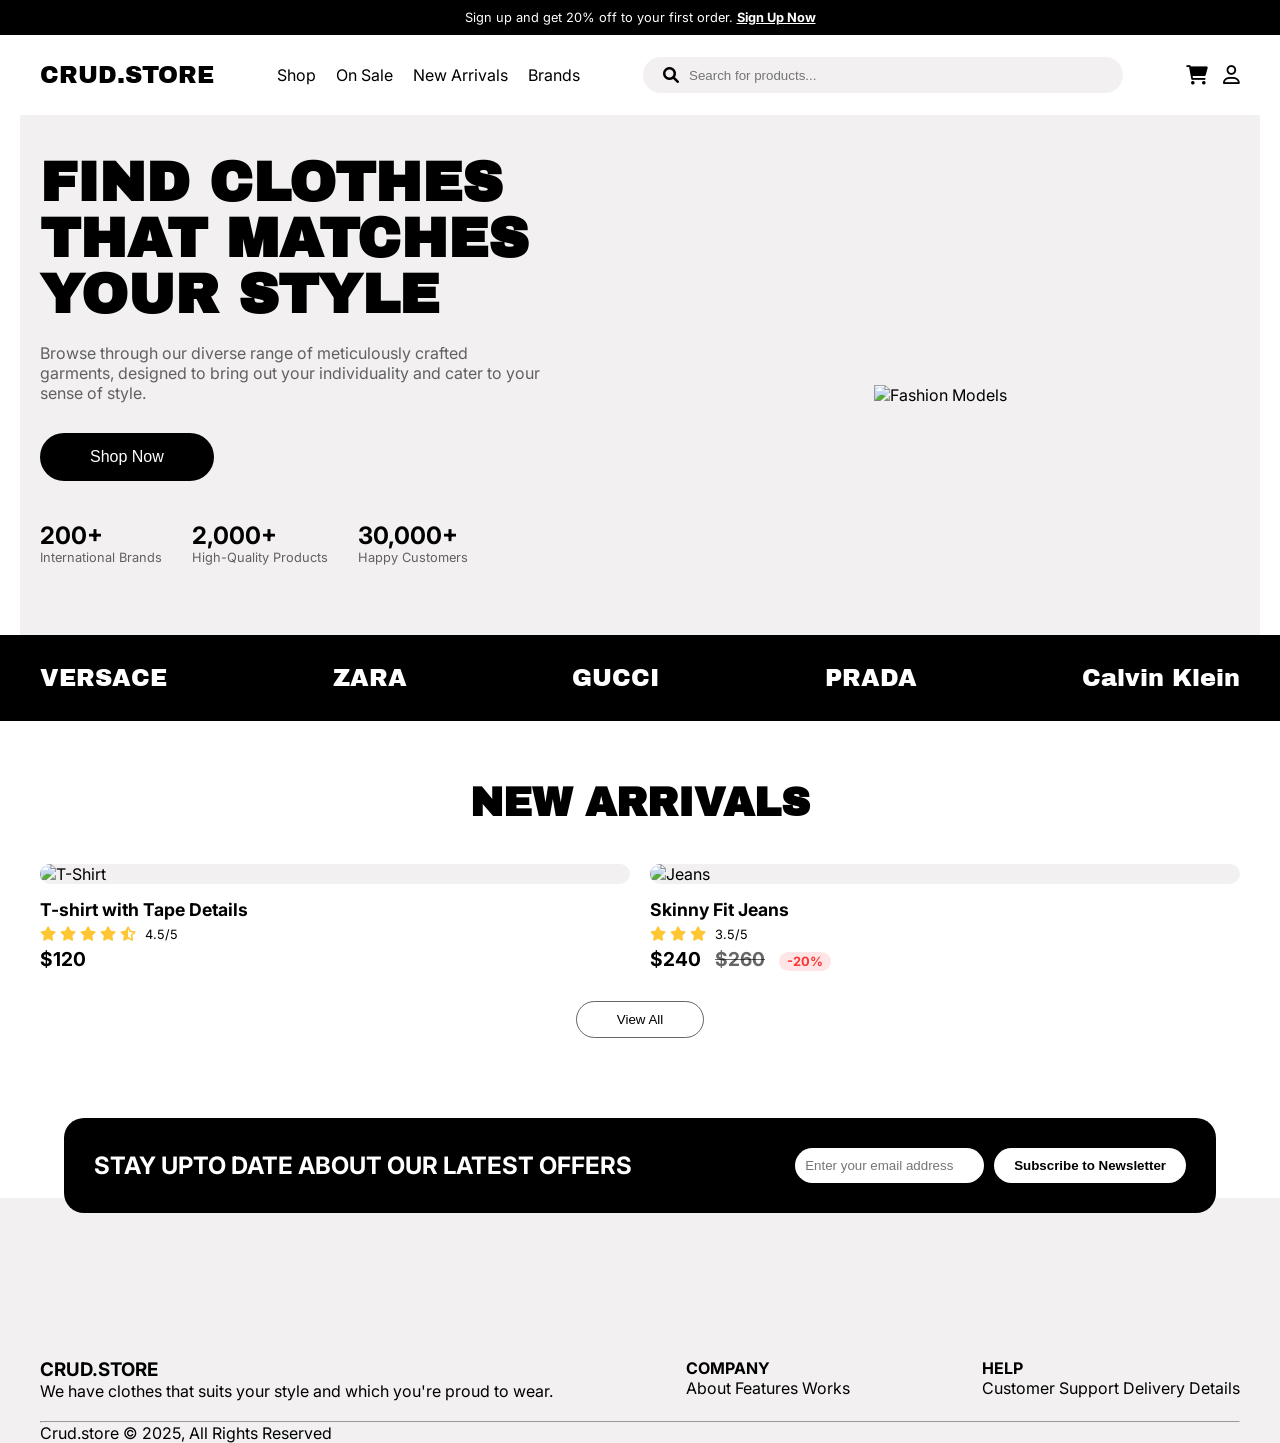
==== index.html @ 185c786a "Add files via upload" ====
<!DOCTYPE html>
<html lang="es">
<head>
    <meta charset="UTF-8">
    <meta name="viewport" content="width=device-width, initial-scale=1.0">
    <title>CRUD.STORE - Homepage</title>
    <link rel="stylesheet" href="style.css">
    <link rel="preconnect" href="https://fonts.googleapis.com">
    <link rel="preconnect" href="https://fonts.gstatic.com" crossorigin>
    <link href="https://fonts.googleapis.com/css2?family=Archivo+Black&family=Inter:wght@400;600&display=swap" rel="stylesheet">
    <link rel="stylesheet" href="https://cdnjs.cloudflare.com/ajax/libs/font-awesome/6.0.0/css/all.min.css">
</head>
<body>

    <div class="top-bar">
        <p>Sign up and get 20% off to your first order. <a href="#">Sign Up Now</a></p>
    </div>

    <nav class="navbar container">
        <div class="logo">CRUD.STORE</div>
        <ul class="nav-links">
            <li><a href="#">Shop</a></li>
            <li><a href="#">On Sale</a></li>
            <li><a href="#">New Arrivals</a></li>
            <li><a href="#">Brands</a></li>
        </ul>
        <div class="search-bar">
            <i class="fa-solid fa-magnifying-glass"></i>
            <input type="text" placeholder="Search for products...">
        </div>
        <div class="nav-icons">
            <i class="fa-solid fa-cart-shopping"></i>
            <i class="fa-regular fa-user"></i>
        </div>
    </nav>

    <main>
        <header class="hero container">
            <div class="hero-content">
                <h1>FIND CLOTHES THAT MATCHES YOUR STYLE</h1>
                <p>Browse through our diverse range of meticulously crafted garments, designed to bring out your individuality and cater to your sense of style.</p>
                <button class="btn-primary">Shop Now</button>
                
                <div class="stats">
                    <div>
                        <h3>200+</h3>
                        <p>International Brands</p>
                    </div>
                    <div>
                        <h3>2,000+</h3>
                        <p>High-Quality Products</p>
                    </div>
                    <div>
                        <h3>30,000+</h3>
                        <p>Happy Customers</p>
                    </div>
                </div>
            </div>
            <div class="hero-image">
                <img src="https://placehold.co/600x600/black/white?text=Models+Image" alt="Fashion Models">
            </div>
        </header>

        <section class="brands-banner">
            <div class="container brands-grid">
                <span>VERSACE</span>
                <span>ZARA</span>
                <span>GUCCI</span>
                <span>PRADA</span>
                <span>Calvin Klein</span>
            </div>
        </section>

        <section class="products-section container">
            <h2 class="section-title">NEW ARRIVALS</h2>
            <div class="product-grid">
                <article class="product-card">
                    <div class="card-image">
                        <img src="https://placehold.co/300x300/e0e0e0/000?text=T-Shirt" alt="T-Shirt">
                    </div>
                    <div class="card-info">
                        <h3>T-shirt with Tape Details</h3>
                        <div class="rating">
                            <i class="fa-solid fa-star"></i>
                            <i class="fa-solid fa-star"></i>
                            <i class="fa-solid fa-star"></i>
                            <i class="fa-solid fa-star"></i>
                            <i class="fa-solid fa-star-half-stroke"></i>
                            <span>4.5/5</span>
                        </div>
                        <p class="price">$120</p>
                    </div>
                </article>
                
                <article class="product-card">
                    <div class="card-image">
                        <img src="https://placehold.co/300x300/e0e0e0/000?text=Jeans" alt="Jeans">
                    </div>
                    <div class="card-info">
                        <h3>Skinny Fit Jeans</h3>
                        <div class="rating">
                            <i class="fa-solid fa-star"></i>
                            <i class="fa-solid fa-star"></i>
                            <i class="fa-solid fa-star"></i>
                            <span>3.5/5</span>
                        </div>
                        <p class="price">$240 <span class="discount">$260</span> <span class="badge">-20%</span></p>
                    </div>
                </article>
                </div>
            <div class="center-btn">
                <button class="btn-outline">View All</button>
            </div>
        </section>
    </main>

    <footer class="footer">
        <div class="container">
            <div class="newsletter">
                <h2>STAY UPTO DATE ABOUT OUR LATEST OFFERS</h2>
                <div class="newsletter-form">
                    <input type="email" placeholder="Enter your email address">
                    <button>Subscribe to Newsletter</button>
                </div>
            </div>
            
            <div class="footer-links">
                <div class="footer-brand">
                    <h3>CRUD.STORE</h3>
                    <p>We have clothes that suits your style and which you're proud to wear.</p>
                </div>
                <div class="link-column">
                    <h4>COMPANY</h4>
                    <a href="#">About</a>
                    <a href="#">Features</a>
                    <a href="#">Works</a>
                </div>
                <div class="link-column">
                    <h4>HELP</h4>
                    <a href="#">Customer Support</a>
                    <a href="#">Delivery Details</a>
                </div>
            </div>
            <hr>
            <p class="copyright">Crud.store © 2025, All Rights Reserved</p>
        </div>
    </footer>
</body>
</html>
---- style.css ----
/* --- Variables y Reset --- */
:root {
    --primary-black: #000000;
    --primary-white: #ffffff;
    --bg-light: #F2F0F1; /* Color de fondo gris suave del diseño */
    --gray-text: #00000099; /* Negro con opacidad */
    --font-heading: 'Archivo Black', sans-serif; /* Para títulos gruesos */
    --font-body: 'Inter', sans-serif;
}

* {
    margin: 0;
    padding: 0;
    box-sizing: border-box;
}

body {
    font-family: var(--font-body);
    color: var(--primary-black);
}

a { text-decoration: none; color: inherit; }
ul { list-style: none; }

/* Utility Classes */
.container {
    max-width: 1240px;
    margin: 0 auto;
    padding: 0 20px;
}

/* --- Top Bar & Navbar --- */
.top-bar {
    background-color: var(--primary-black);
    color: var(--primary-white);
    text-align: center;
    padding: 10px;
    font-size: 0.8rem;
}
.top-bar a { text-decoration: underline; font-weight: bold; }

.navbar {
    display: flex;
    align-items: center;
    justify-content: space-between;
    height: 80px;
}

.logo {
    font-family: var(--font-heading);
    font-size: 1.5rem;
}

.nav-links {
    display: flex;
    gap: 20px;
}

/* Search Bar estilo Figma */
.search-bar {
    background-color: var(--bg-light);
    padding: 10px 20px;
    border-radius: 20px;
    width: 40%;
    display: flex;
    align-items: center;
    gap: 10px;
}
.search-bar input {
    border: none;
    background: transparent;
    outline: none;
    width: 100%;
}

.nav-icons { display: flex; gap: 15px; font-size: 1.2rem; }

/* --- Hero Section --- */
.hero {
    background-color: var(--bg-light);
    display: flex;
    align-items: center;
    padding-top: 40px;
    /* Responsive: En móvil será columna, en desktop fila */
    flex-wrap: wrap; 
}

.hero-content {
    flex: 1;
    padding-bottom: 40px;
}

.hero h1 {
    font-family: var(--font-heading);
    font-size: 3.5rem;
    line-height: 1;
    margin-bottom: 20px;
}

.hero p {
    color: var(--gray-text);
    margin-bottom: 30px;
    max-width: 500px;
}

.btn-primary {
    background-color: var(--primary-black);
    color: var(--primary-white);
    padding: 15px 50px;
    border-radius: 30px;
    border: none;
    cursor: pointer;
    font-size: 1rem;
}

.stats {
    display: flex;
    gap: 30px;
    margin-top: 40px;
}
.stats h3 { font-size: 1.5rem; }
.stats p { font-size: 0.8rem; color: var(--gray-text); }

.hero-image {
    flex: 1;
    display: flex;
    justify-content: center;
}
.hero-image img { max-width: 100%; height: auto; }

/* --- Brands Banner --- */
.brands-banner {
    background-color: var(--primary-black);
    padding: 30px 0;
}
.brands-grid {
    display: flex;
    justify-content: space-between;
    color: white;
    font-size: 1.5rem;
    font-family: var(--font-heading);
    flex-wrap: wrap;
    gap: 20px;
}

/* --- Products Section --- */
.products-section {
    padding: 60px 20px;
    text-align: center;
}

.section-title {
    font-family: var(--font-heading);
    font-size: 2.5rem;
    margin-bottom: 40px;
}

.product-grid {
    display: grid;
    /* Grid automático: Mínimo 250px, si cabe más, se expande */
    grid-template-columns: repeat(auto-fit, minmax(250px, 1fr));
    gap: 20px;
    text-align: left;
}

.product-card {
    cursor: pointer;
}

.card-image {
    background-color: var(--bg-light);
    border-radius: 20px;
    overflow: hidden;
    margin-bottom: 15px;
}
.card-image img { width: 100%; display: block; }

.card-info h3 { font-size: 1.1rem; margin-bottom: 5px; }

.rating { color: #FFC633; margin-bottom: 5px; font-size: 0.9rem;}
.rating span { color: var(--primary-black); margin-left: 5px; font-size: 0.8rem;}

.price {
    font-size: 1.2rem;
    font-weight: bold;
}
.discount {
    text-decoration: line-through;
    color: var(--gray-text);
    margin: 0 10px;
}
.badge {
    color: #FF3333;
    background: #ff333320;
    padding: 2px 8px;
    border-radius: 10px;
    font-size: 0.8rem;
}

.center-btn { margin-top: 30px; }
.btn-outline {
    background: transparent;
    border: 1px solid var(--gray-text);
    padding: 10px 40px;
    border-radius: 20px;
    cursor: pointer;
}

/* --- Footer (Simplificado) --- */
.footer {
    background-color: var(--bg-light);
    padding-top: 100px; /* Espacio para la caja negra flotante */
    margin-top: 100px;
    position: relative;
}

.newsletter {
    background-color: var(--primary-black);
    color: white;
    border-radius: 20px;
    padding: 30px;
    display: flex;
    justify-content: space-between;
    align-items: center;
    /* Posicionamiento para que flote sobre el footer */
    position: absolute;
    top: -80px; 
    left: 50%;
    transform: translateX(-50%);
    width: 90%;
    max-width: 1240px;
}

.newsletter-form {
    display: flex;
    gap: 10px;
}
.newsletter-form input {
    padding: 10px;
    border-radius: 20px;
    border: none;
}
.newsletter-form button {
    padding: 10px 20px;
    border-radius: 20px;
    border: none;
    cursor: pointer;
    background: white;
    font-weight: bold;
}

.footer-links {
    padding: 60px 0 20px;
    display: flex;
    justify-content: space-between;
    flex-wrap: wrap;
}

/* --- MOBILE RESPONSIVE --- */
@media (max-width: 768px) {
    .nav-links, .search-bar { display: none; /* Ocultamos menu desktop */ }
    
    .hero { flex-direction: column; text-align: center; }
    .hero-content { padding-right: 0; }
    .hero h1 { font-size: 2.5rem; }
    .stats { justify-content: center; }
    
    .newsletter { flex-direction: column; text-align: center; gap: 20px; }
    .newsletter-form { flex-direction: column; width: 100%; }
}
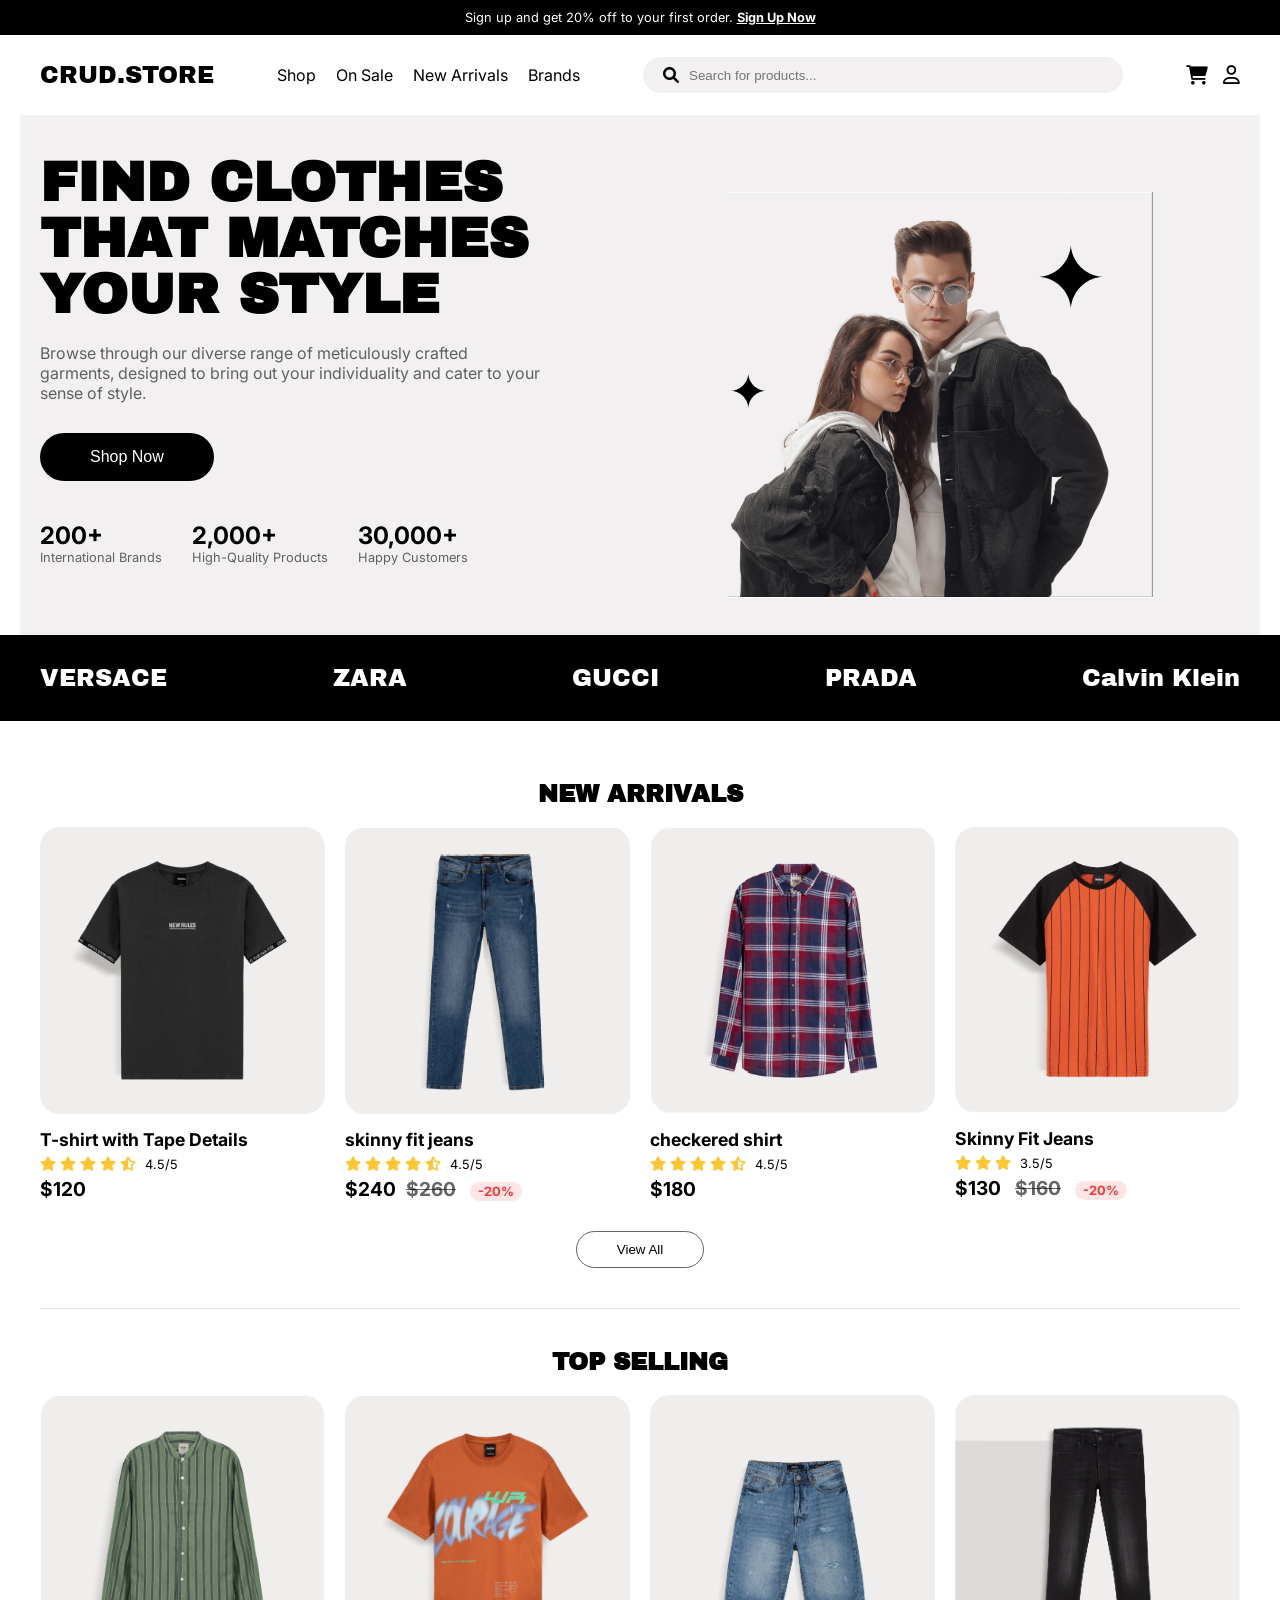
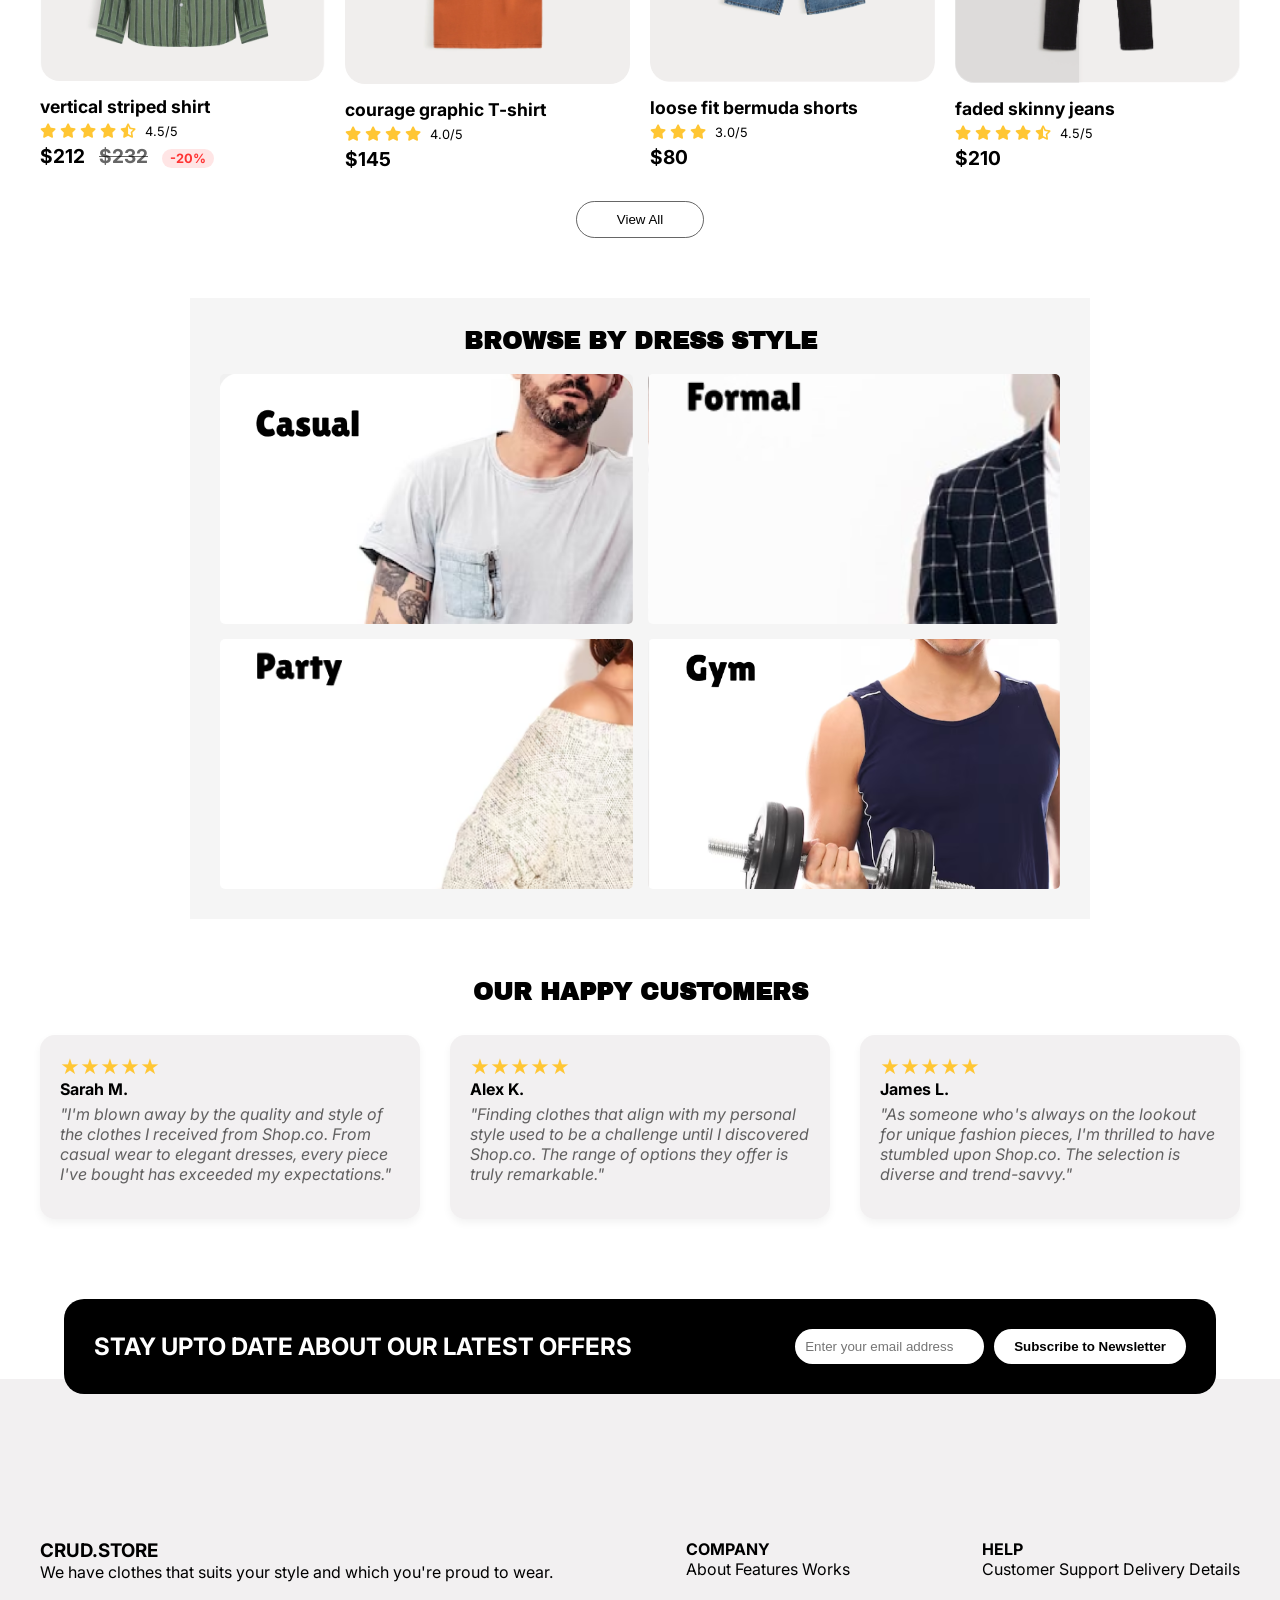
==== commit d809439d: "Add files via upload" ====
--- a/index.html
+++ b/index.html
@@ -1,149 +1,305 @@
-<!DOCTYPE html>
-<html lang="es">
-<head>
-    <meta charset="UTF-8">
-    <meta name="viewport" content="width=device-width, initial-scale=1.0">
-    <title>CRUD.STORE - Homepage</title>
-    <link rel="stylesheet" href="style.css">
-    <link rel="preconnect" href="https://fonts.googleapis.com">
-    <link rel="preconnect" href="https://fonts.gstatic.com" crossorigin>
-    <link href="https://fonts.googleapis.com/css2?family=Archivo+Black&family=Inter:wght@400;600&display=swap" rel="stylesheet">
-    <link rel="stylesheet" href="https://cdnjs.cloudflare.com/ajax/libs/font-awesome/6.0.0/css/all.min.css">
-</head>
-<body>
-
-    <div class="top-bar">
-        <p>Sign up and get 20% off to your first order. <a href="#">Sign Up Now</a></p>
-    </div>
-
-    <nav class="navbar container">
-        <div class="logo">CRUD.STORE</div>
-        <ul class="nav-links">
-            <li><a href="#">Shop</a></li>
-            <li><a href="#">On Sale</a></li>
-            <li><a href="#">New Arrivals</a></li>
-            <li><a href="#">Brands</a></li>
-        </ul>
-        <div class="search-bar">
-            <i class="fa-solid fa-magnifying-glass"></i>
-            <input type="text" placeholder="Search for products...">
-        </div>
-        <div class="nav-icons">
-            <i class="fa-solid fa-cart-shopping"></i>
-            <i class="fa-regular fa-user"></i>
-        </div>
-    </nav>
-
-    <main>
-        <header class="hero container">
-            <div class="hero-content">
-                <h1>FIND CLOTHES THAT MATCHES YOUR STYLE</h1>
-                <p>Browse through our diverse range of meticulously crafted garments, designed to bring out your individuality and cater to your sense of style.</p>
-                <button class="btn-primary">Shop Now</button>
-                
-                <div class="stats">
-                    <div>
-                        <h3>200+</h3>
-                        <p>International Brands</p>
-                    </div>
-                    <div>
-                        <h3>2,000+</h3>
-                        <p>High-Quality Products</p>
-                    </div>
-                    <div>
-                        <h3>30,000+</h3>
-                        <p>Happy Customers</p>
-                    </div>
-                </div>
-            </div>
-            <div class="hero-image">
-                <img src="https://placehold.co/600x600/black/white?text=Models+Image" alt="Fashion Models">
-            </div>
-        </header>
-
-        <section class="brands-banner">
-            <div class="container brands-grid">
-                <span>VERSACE</span>
-                <span>ZARA</span>
-                <span>GUCCI</span>
-                <span>PRADA</span>
-                <span>Calvin Klein</span>
-            </div>
-        </section>
-
-        <section class="products-section container">
-            <h2 class="section-title">NEW ARRIVALS</h2>
-            <div class="product-grid">
-                <article class="product-card">
-                    <div class="card-image">
-                        <img src="https://placehold.co/300x300/e0e0e0/000?text=T-Shirt" alt="T-Shirt">
-                    </div>
-                    <div class="card-info">
-                        <h3>T-shirt with Tape Details</h3>
-                        <div class="rating">
-                            <i class="fa-solid fa-star"></i>
-                            <i class="fa-solid fa-star"></i>
-                            <i class="fa-solid fa-star"></i>
-                            <i class="fa-solid fa-star"></i>
-                            <i class="fa-solid fa-star-half-stroke"></i>
-                            <span>4.5/5</span>
-                        </div>
-                        <p class="price">$120</p>
-                    </div>
-                </article>
-                
-                <article class="product-card">
-                    <div class="card-image">
-                        <img src="https://placehold.co/300x300/e0e0e0/000?text=Jeans" alt="Jeans">
-                    </div>
-                    <div class="card-info">
-                        <h3>Skinny Fit Jeans</h3>
-                        <div class="rating">
-                            <i class="fa-solid fa-star"></i>
-                            <i class="fa-solid fa-star"></i>
-                            <i class="fa-solid fa-star"></i>
-                            <span>3.5/5</span>
-                        </div>
-                        <p class="price">$240 <span class="discount">$260</span> <span class="badge">-20%</span></p>
-                    </div>
-                </article>
-                </div>
-            <div class="center-btn">
-                <button class="btn-outline">View All</button>
-            </div>
-        </section>
-    </main>
-
-    <footer class="footer">
-        <div class="container">
-            <div class="newsletter">
-                <h2>STAY UPTO DATE ABOUT OUR LATEST OFFERS</h2>
-                <div class="newsletter-form">
-                    <input type="email" placeholder="Enter your email address">
-                    <button>Subscribe to Newsletter</button>
-                </div>
-            </div>
-            
-            <div class="footer-links">
-                <div class="footer-brand">
-                    <h3>CRUD.STORE</h3>
-                    <p>We have clothes that suits your style and which you're proud to wear.</p>
-                </div>
-                <div class="link-column">
-                    <h4>COMPANY</h4>
-                    <a href="#">About</a>
-                    <a href="#">Features</a>
-                    <a href="#">Works</a>
-                </div>
-                <div class="link-column">
-                    <h4>HELP</h4>
-                    <a href="#">Customer Support</a>
-                    <a href="#">Delivery Details</a>
-                </div>
-            </div>
-            <hr>
-            <p class="copyright">Crud.store © 2025, All Rights Reserved</p>
-        </div>
-    </footer>
-</body>
+<!DOCTYPE html>
+<html lang="es">
+<head>
+    <meta charset="UTF-8">
+    <meta name="viewport" content="width=device-width, initial-scale=1.0">
+    <title>CRUD.STORE - Homepage</title>
+    <link rel="stylesheet" href="style.css">
+    <link rel="preconnect" href="https://fonts.googleapis.com">
+    <link rel="preconnect" href="https://fonts.gstatic.com" crossorigin>
+    <link href="https://fonts.googleapis.com/css2?family=Archivo+Black&family=Inter:wght@400;600&display=swap" rel="stylesheet">
+    <link rel="stylesheet" href="https://cdnjs.cloudflare.com/ajax/libs/font-awesome/6.0.0/css/all.min.css">
+</head>
+<body>
+
+    <div class="top-bar">
+        <p>Sign up and get 20% off to your first order. <a href="#">Sign Up Now</a></p>
+    </div>
+
+    <nav class="navbar container">
+        <div class="logo">CRUD.STORE</div>
+        <ul class="nav-links">
+            <li><a href="#">Shop</a></li>
+            <li><a href="producdetail.html">On Sale</a></li>
+            <li><a href="#">New Arrivals</a></li>
+            <li><a href="#">Brands</a></li>
+        </ul>
+        <div class="search-bar">
+            <i class="fa-solid fa-magnifying-glass"></i>
+            <input type="text" placeholder="Search for products...">
+        </div>
+        <div class="nav-icons">
+            <i class="fa-solid fa-cart-shopping"></i>
+            <i class="fa-regular fa-user"></i>
+        </div>
+    </nav>
+
+    <main>
+        <header class="hero container">
+            <div class="hero-content">
+                <h1>FIND CLOTHES THAT MATCHES YOUR STYLE</h1>
+                <p>Browse through our diverse range of meticulously crafted garments, designed to bring out your individuality and cater to your sense of style.</p>
+                <button class="btn-primary">Shop Now</button>
+                
+                <div class="stats">
+                    <div>
+                        <h3>200+</h3>
+                        <p>International Brands</p>
+                    </div>
+                    <div>
+                        <h3>2,000+</h3>
+                        <p>High-Quality Products</p>
+                    </div>
+                    <div>
+                        <h3>30,000+</h3>
+                        <p>Happy Customers</p>
+                    </div>
+                </div>
+            </div>
+            <div class="hero-image">
+                <img src="Sin título.png" alt="Fashion Models">
+            </div>
+        </header>
+
+        <section class="brands-banner">
+            <div class="container brands-grid">
+                <span>VERSACE</span>
+                <span>ZARA</span>
+                <span>GUCCI</span>
+                <span>PRADA</span>
+                <span>Calvin Klein</span>
+            </div>
+        </section>
+
+        <section class="products-section container">
+            <h2 class="section-title">NEW ARRIVALS</h2>
+            <div class="product-grid">
+                <article class="product-card">
+                    <div class="card-image">
+                        <img src="Sin título2.png" alt="T-Shirt">
+                    </div>
+                    <div class="card-info">
+                        <h3>T-shirt with Tape Details</h3>
+                        <div class="rating">
+                            <i class="fa-solid fa-star"></i>
+                            <i class="fa-solid fa-star"></i>
+                            <i class="fa-solid fa-star"></i>
+                            <i class="fa-solid fa-star"></i>
+                            <i class="fa-solid fa-star-half-stroke"></i>
+                            <span>4.5/5</span>
+                        </div>
+                        <p class="price" >$120</p>
+                    </div>
+                </article>
+
+                <article class="product-card">
+                    <div class="card-image">
+                        <img src="Sin título3.png" alt="T-Shirt">
+                    </div>
+                    <div class="card-info">
+                        <h3>skinny fit jeans</h3>
+                        <div class="rating">
+                            <i class="fa-solid fa-star"></i>
+                            <i class="fa-solid fa-star"></i>
+                            <i class="fa-solid fa-star"></i>
+                            <i class="fa-solid fa-star"></i>
+                            <i class="fa-solid fa-star-half-stroke"></i>
+                            <span>4.5/5</span>
+                        </div>
+                        <p class="price">$240<span class="discount">$260</span> <span class="badge">-20%</span></p>
+                    </div>
+                </article>
+
+                <article class="product-card">
+                    <div class="card-image">
+                        <img src="Sin título4.png" alt="T-Shirt">
+                    </div>
+                    <div class="card-info">
+                        <h3>checkered shirt</h3>
+                        <div class="rating">
+                            <i class="fa-solid fa-star"></i>
+                            <i class="fa-solid fa-star"></i>
+                            <i class="fa-solid fa-star"></i>
+                            <i class="fa-solid fa-star"></i>
+                            <i class="fa-solid fa-star-half-stroke"></i>
+                            <span>4.5/5</span>
+                        </div>
+                        <p class="price">$180</p>
+                    </div>
+                </article>
+                
+                <article class="product-card">
+                    <div class="card-image">
+                        <img src="Sin título5.png" alt="Jeans">
+                    </div>
+                    <div class="card-info">
+                        <h3>Skinny Fit Jeans</h3>
+                        <div class="rating">
+                            <i class="fa-solid fa-star"></i>
+                            <i class="fa-solid fa-star"></i>
+                            <i class="fa-solid fa-star"></i>
+                            <span>3.5/5</span>
+                        </div>
+                        <p class="price">$130 <span class="discount">$160</span> <span class="badge">-20%</span></p>
+                    </div>
+                </article>
+                </div>
+            <div class="center-btn">
+                <button class="btn-outline">View All</button>
+            </div>
+            <div class="view-all-container">
+            </div>
+
+                <hr class="divider">
+
+            <h2 class="section-title">top selling</h2>
+            <div class="product-grid">
+                <article class="product-card">
+                    <div class="card-image">
+                        <img src="vertical.png" alt="T-Shirt">
+                    </div>
+                    <div class="card-info">
+                        <h3>vertical striped shirt</h3>
+                        <div class="rating">
+                            <i class="fa-solid fa-star"></i>
+                            <i class="fa-solid fa-star"></i>
+                            <i class="fa-solid fa-star"></i>
+                            <i class="fa-solid fa-star"></i>
+                            <i class="fa-solid fa-star-half-stroke"></i>
+                            <span>4.5/5</span>
+                        </div>
+                        <p class="price" >$212 <span class="discount">$232</span> <span class="badge">-20%</span></p>
+                    </div>
+                </article>
+
+                <article class="product-card">
+                    <div class="card-image">
+                        <img src="naranja.png" alt="T-Shirt">
+                    </div>
+                    <div class="card-info">
+                        <h3>courage graphic T-shirt</h3>
+                        <div class="rating">
+                            <i class="fa-solid fa-star"></i>
+                            <i class="fa-solid fa-star"></i>
+                            <i class="fa-solid fa-star"></i>
+                            <i class="fa-solid fa-star"></i>
+                            <span>4.0/5</span>
+                        </div>
+                        <p class="price">$145</p>
+                    </div>
+                </article>
+
+                <article class="product-card">
+                    <div class="card-image">
+                        <img src="mochos.png" alt="T-Shirt">
+                    </div>
+                    <div class="card-info">
+                        <h3>loose fit bermuda shorts</h3>
+                        <div class="rating">
+                            <i class="fa-solid fa-star"></i>
+                            <i class="fa-solid fa-star"></i>
+                            <i class="fa-solid fa-star"></i>
+                            <span>3.0/5</span>
+                        </div>
+                        <p class="price">$80</p>
+                    </div>
+                </article>
+                
+                <article class="product-card">
+                    <div class="card-image">
+                        <img src="pantalon.png" alt="Jeans">
+                    </div>
+                    <div class="card-info">
+                        <h3>faded skinny jeans</h3>
+                        <div class="rating">
+                            <i class="fa-solid fa-star"></i>
+                            <i class="fa-solid fa-star"></i>
+                            <i class="fa-solid fa-star"></i>
+                            <i class="fa-solid fa-star"></i>
+                            <i class="fa-solid fa-star-half-stroke"></i>
+                            <span>4.5/5</span>
+                        </div>
+                        <p class="price">$210</p>
+                    </div>
+                </article>
+                </div>
+            <div class="center-btn">
+                <button class="btn-outline">View All</button>
+            </div>
+        </section>
+        <section class="browse-by-style">
+    <h2 class="section-title">BROWSE BY dress STYLE</h2>
+    
+    <div class="style-grid">
+        <div class="style-card casual">
+            </div>
+        
+        <div class="style-card formal">
+        </div>
+        
+        <div class="style-card party">
+        </div>
+        
+        <div class="style-card gym">
+        </div>
+    </div>
+</section>
+        
+    </main>
+<section class="testimonials container">
+    <h2 class="section-title">OUR HAPPY CUSTOMERS</h2>
+    <div class="testimonial-grid">
+        <div class="testimonial-card">
+            <div class="testimonial-rating">★★★★★</div>
+            <div class="testimonial-author">Sarah M.</div>
+            <p class="testimonial-text">"I'm blown away by the quality and style of the clothes I received from Shop.co. From casual wear to elegant dresses, every piece I've bought has exceeded my expectations."</p>
+            
+        </div>
+        <div class="testimonial-card">
+            <div class="testimonial-rating">★★★★★</div>
+            <div class="testimonial-author">Alex K.</div>
+            <p class="testimonial-text">"Finding clothes that align with my personal style used to be a challenge until I discovered Shop.co. The range of options they offer is truly remarkable."</p>
+            
+            
+        </div>
+        <div class="testimonial-card">
+            <div class="testimonial-rating">★★★★★</div>
+            <div class="testimonial-author">James L.</div>
+            <p class="testimonial-text">"As someone who's always on the lookout for unique fashion pieces, I'm thrilled to have stumbled upon Shop.co. The selection is diverse and trend-savvy."</p>
+        </div>
+    </div>
+</section>
+
+    <footer class="footer">
+        <div class="container">
+            <div class="newsletter">
+                <h2>STAY UPTO DATE ABOUT OUR LATEST OFFERS</h2>
+                <div class="newsletter-form">
+                    <input type="email" placeholder="Enter your email address">
+                    <button>Subscribe to Newsletter</button>
+                </div>
+            </div>
+            
+            <div class="footer-links">
+                <div class="footer-brand">
+                    <h3>CRUD.STORE</h3>
+                    <p>We have clothes that suits your style and which you're proud to wear.</p>
+                </div>
+                <div class="link-column">
+                    <h4>COMPANY</h4>
+                    <a href="#">About</a>
+                    <a href="#">Features</a>
+                    <a href="#">Works</a>
+                </div>
+                <div class="link-column">
+                    <h4>HELP</h4>
+                    <a href="#">Customer Support</a>
+                    <a href="#">Delivery Details</a>
+                </div>
+            </div>
+            <hr>
+            <p class="copyright">Crud.store © 2025, All Rights Reserved</p>
+        </div>
+    </footer>
+</body>
 </html>
--- a/style.css
+++ b/style.css
@@ -1,270 +1,770 @@
-/* --- Variables y Reset --- */
-:root {
-    --primary-black: #000000;
-    --primary-white: #ffffff;
-    --bg-light: #F2F0F1; /* Color de fondo gris suave del diseño */
-    --gray-text: #00000099; /* Negro con opacidad */
-    --font-heading: 'Archivo Black', sans-serif; /* Para títulos gruesos */
-    --font-body: 'Inter', sans-serif;
-}
-
-* {
-    margin: 0;
-    padding: 0;
-    box-sizing: border-box;
-}
-
-body {
-    font-family: var(--font-body);
-    color: var(--primary-black);
-}
-
-a { text-decoration: none; color: inherit; }
-ul { list-style: none; }
-
-/* Utility Classes */
-.container {
-    max-width: 1240px;
-    margin: 0 auto;
-    padding: 0 20px;
-}
-
-/* --- Top Bar & Navbar --- */
-.top-bar {
-    background-color: var(--primary-black);
-    color: var(--primary-white);
-    text-align: center;
-    padding: 10px;
-    font-size: 0.8rem;
-}
-.top-bar a { text-decoration: underline; font-weight: bold; }
-
-.navbar {
-    display: flex;
-    align-items: center;
-    justify-content: space-between;
-    height: 80px;
-}
-
-.logo {
-    font-family: var(--font-heading);
-    font-size: 1.5rem;
-}
-
-.nav-links {
-    display: flex;
-    gap: 20px;
-}
-
-/* Search Bar estilo Figma */
-.search-bar {
-    background-color: var(--bg-light);
-    padding: 10px 20px;
-    border-radius: 20px;
-    width: 40%;
-    display: flex;
-    align-items: center;
-    gap: 10px;
-}
-.search-bar input {
-    border: none;
-    background: transparent;
-    outline: none;
-    width: 100%;
-}
-
-.nav-icons { display: flex; gap: 15px; font-size: 1.2rem; }
-
-/* --- Hero Section --- */
-.hero {
-    background-color: var(--bg-light);
-    display: flex;
-    align-items: center;
-    padding-top: 40px;
-    /* Responsive: En móvil será columna, en desktop fila */
-    flex-wrap: wrap; 
-}
-
-.hero-content {
-    flex: 1;
-    padding-bottom: 40px;
-}
-
-.hero h1 {
-    font-family: var(--font-heading);
-    font-size: 3.5rem;
-    line-height: 1;
-    margin-bottom: 20px;
-}
-
-.hero p {
-    color: var(--gray-text);
-    margin-bottom: 30px;
-    max-width: 500px;
-}
-
-.btn-primary {
-    background-color: var(--primary-black);
-    color: var(--primary-white);
-    padding: 15px 50px;
-    border-radius: 30px;
-    border: none;
-    cursor: pointer;
-    font-size: 1rem;
-}
-
-.stats {
-    display: flex;
-    gap: 30px;
-    margin-top: 40px;
-}
-.stats h3 { font-size: 1.5rem; }
-.stats p { font-size: 0.8rem; color: var(--gray-text); }
-
-.hero-image {
-    flex: 1;
-    display: flex;
-    justify-content: center;
-}
-.hero-image img { max-width: 100%; height: auto; }
-
-/* --- Brands Banner --- */
-.brands-banner {
-    background-color: var(--primary-black);
-    padding: 30px 0;
-}
-.brands-grid {
-    display: flex;
-    justify-content: space-between;
-    color: white;
-    font-size: 1.5rem;
-    font-family: var(--font-heading);
-    flex-wrap: wrap;
-    gap: 20px;
-}
-
-/* --- Products Section --- */
-.products-section {
-    padding: 60px 20px;
-    text-align: center;
-}
-
-.section-title {
-    font-family: var(--font-heading);
-    font-size: 2.5rem;
-    margin-bottom: 40px;
-}
-
-.product-grid {
-    display: grid;
-    /* Grid automático: Mínimo 250px, si cabe más, se expande */
-    grid-template-columns: repeat(auto-fit, minmax(250px, 1fr));
-    gap: 20px;
-    text-align: left;
-}
-
-.product-card {
-    cursor: pointer;
-}
-
-.card-image {
-    background-color: var(--bg-light);
-    border-radius: 20px;
-    overflow: hidden;
-    margin-bottom: 15px;
-}
-.card-image img { width: 100%; display: block; }
-
-.card-info h3 { font-size: 1.1rem; margin-bottom: 5px; }
-
-.rating { color: #FFC633; margin-bottom: 5px; font-size: 0.9rem;}
-.rating span { color: var(--primary-black); margin-left: 5px; font-size: 0.8rem;}
-
-.price {
-    font-size: 1.2rem;
-    font-weight: bold;
-}
-.discount {
-    text-decoration: line-through;
-    color: var(--gray-text);
-    margin: 0 10px;
-}
-.badge {
-    color: #FF3333;
-    background: #ff333320;
-    padding: 2px 8px;
-    border-radius: 10px;
-    font-size: 0.8rem;
-}
-
-.center-btn { margin-top: 30px; }
-.btn-outline {
-    background: transparent;
-    border: 1px solid var(--gray-text);
-    padding: 10px 40px;
-    border-radius: 20px;
-    cursor: pointer;
-}
-
-/* --- Footer (Simplificado) --- */
-.footer {
-    background-color: var(--bg-light);
-    padding-top: 100px; /* Espacio para la caja negra flotante */
-    margin-top: 100px;
-    position: relative;
-}
-
-.newsletter {
-    background-color: var(--primary-black);
-    color: white;
-    border-radius: 20px;
-    padding: 30px;
-    display: flex;
-    justify-content: space-between;
-    align-items: center;
-    /* Posicionamiento para que flote sobre el footer */
-    position: absolute;
-    top: -80px; 
-    left: 50%;
-    transform: translateX(-50%);
-    width: 90%;
-    max-width: 1240px;
-}
-
-.newsletter-form {
-    display: flex;
-    gap: 10px;
-}
-.newsletter-form input {
-    padding: 10px;
-    border-radius: 20px;
-    border: none;
-}
-.newsletter-form button {
-    padding: 10px 20px;
-    border-radius: 20px;
-    border: none;
-    cursor: pointer;
-    background: white;
-    font-weight: bold;
-}
-
-.footer-links {
-    padding: 60px 0 20px;
-    display: flex;
-    justify-content: space-between;
-    flex-wrap: wrap;
-}
-
-/* --- MOBILE RESPONSIVE --- */
-@media (max-width: 768px) {
-    .nav-links, .search-bar { display: none; /* Ocultamos menu desktop */ }
-    
-    .hero { flex-direction: column; text-align: center; }
-    .hero-content { padding-right: 0; }
-    .hero h1 { font-size: 2.5rem; }
-    .stats { justify-content: center; }
-    
-    .newsletter { flex-direction: column; text-align: center; gap: 20px; }
-    .newsletter-form { flex-direction: column; width: 100%; }
-}+/* --- Variables y Reset --- */
+:root {
+    --primary-black: #000000;
+    --primary-white: #ffffff;
+    --bg-light: #F2F0F1; /* Color de fondo gris suave del diseño */
+    --gray-text: #00000099; /* Negro con opacidad */
+    --font-heading: 'Archivo Black', sans-serif; /* Para títulos gruesos */
+    --font-body: 'Inter', sans-serif;
+}
+
+* {
+    margin: 0;
+    padding: 0;
+    box-sizing: border-box;
+}
+
+body {
+    font-family: var(--font-body);
+    color: var(--primary-black);
+}
+
+a { text-decoration: none; color: inherit; }
+ul { list-style: none; }
+
+/* Utility Classes */
+.container {
+    max-width: 1240px;
+    margin: 0 auto;
+    padding: 0 20px;
+}
+
+/* --- Top Bar & Navbar --- */
+.top-bar {
+    background-color: var(--primary-black);
+    color: var(--primary-white);
+    text-align: center;
+    padding: 10px;
+    font-size: 0.8rem;
+}
+.top-bar a { text-decoration: underline; font-weight: bold; }
+
+.navbar {
+    display: flex;
+    align-items: center;
+    justify-content: space-between;
+    height: 80px;
+}
+
+.logo {
+    font-family: var(--font-heading);
+    font-size: 1.5rem;
+}
+
+.nav-links {
+    display: flex;
+    gap: 20px;
+}
+
+/* Search Bar estilo Figma */
+.search-bar {
+    background-color: var(--bg-light);
+    padding: 10px 20px;
+    border-radius: 20px;
+    width: 40%;
+    display: flex;
+    align-items: center;
+    gap: 10px;
+}
+.search-bar input {
+    border: none;
+    background: transparent;
+    outline: none;
+    width: 100%;
+}
+
+.nav-icons { display: flex; gap: 15px; font-size: 1.2rem; }
+
+/* --- Hero Section --- */
+.hero {
+    background-color: var(--bg-light);
+    display: flex;
+    align-items: center;
+    padding-top: 40px;
+    /* Responsive: En móvil será columna, en desktop fila */
+    flex-wrap: wrap; 
+}
+
+.hero-content {
+    flex: 1;
+    padding-bottom: 40px;
+}
+
+.hero h1 {
+    font-family: var(--font-heading);
+    font-size: 3.5rem;
+    line-height: 1;
+    margin-bottom: 20px;
+}
+
+.hero p {
+    color: var(--gray-text);
+    margin-bottom: 30px;
+    max-width: 500px;
+}
+
+.btn-primary {
+    background-color: var(--primary-black);
+    color: var(--primary-white);
+    padding: 15px 50px;
+    border-radius: 30px;
+    border: none;
+    cursor: pointer;
+    font-size: 1rem;
+}
+
+.stats {
+    display: flex;
+    gap: 30px;
+    margin-top: 40px;
+}
+.stats h3 { font-size: 1.5rem; }
+.stats p { font-size: 0.8rem; color: var(--gray-text); }
+
+.hero-image {
+    flex: 1;
+    display: flex;
+    justify-content: center;
+}
+.hero-image img { max-width: 100%; height: auto; }
+
+/* --- Brands Banner --- */
+.brands-banner {
+    background-color: var(--primary-black);
+    padding: 30px 0;
+}
+.brands-grid {
+    display: flex;
+    justify-content: space-between;
+    color: white;
+    font-size: 1.5rem;
+    font-family: var(--font-heading);
+    flex-wrap: wrap;
+    gap: 20px;
+}
+
+/* --- Products Section --- */
+.products-section {
+    padding: 60px 20px;
+    text-align: center;
+}
+
+.section-title {
+    font-family: var(--font-heading);
+    font-size: 2.5rem;
+    margin-bottom: 40px;
+}
+
+.product-grid {
+    display: grid;
+    /* Grid automático: Mínimo 250px, si cabe más, se expande */
+    grid-template-columns: repeat(auto-fit, minmax(250px, 1fr));
+    gap: 20px;
+    text-align: left;
+}
+
+.product-card {
+    cursor: pointer;
+}
+
+.card-image {
+    background-color: var(--bg-light);
+    border-radius: 20px;
+    overflow: hidden;
+    margin-bottom: 15px;
+}
+.card-image img { width: 100%; display: block; }
+
+.card-info h3 { font-size: 1.1rem; margin-bottom: 5px; }
+
+.rating { color: #FFC633; margin-bottom: 5px; font-size: 0.9rem;}
+.rating span { color: var(--primary-black); margin-left: 5px; font-size: 0.8rem;}
+
+.price {
+    font-size: 1.2rem;
+    font-weight: bold;
+}
+.discount {
+    text-decoration: line-through;
+    color: var(--gray-text);
+    margin: 0 10px;
+}
+.badge {
+    color: #FF3333;
+    background: #ff333320;
+    padding: 2px 8px;
+    border-radius: 10px;
+    font-size: 0.8rem;
+}
+
+.center-btn { margin-top: 30px; }
+.btn-outline {
+    background: transparent;
+    border: 1px solid var(--gray-text);
+    padding: 10px 40px;
+    border-radius: 20px;
+    cursor: pointer;
+}
+
+/* --- Footer (Simplificado) --- */
+.footer {
+    background-color: var(--bg-light);
+    padding-top: 100px; /* Espacio para la caja negra flotante */
+    margin-top: 100px;
+    position: relative;
+}
+
+.newsletter {
+    background-color: var(--primary-black);
+    color: white;
+    border-radius: 20px;
+    padding: 30px;
+    display: flex;
+    justify-content: space-between;
+    align-items: center;
+    /* Posicionamiento para que flote sobre el footer */
+    position: absolute;
+    top: -80px; 
+    left: 50%;
+    transform: translateX(-50%);
+    width: 90%;
+    max-width: 1240px;
+}
+
+.newsletter-form {
+    display: flex;
+    gap: 10px;
+}
+.newsletter-form input {
+    padding: 10px;
+    border-radius: 20px;
+    border: none;
+}
+.newsletter-form button {
+    padding: 10px 20px;
+    border-radius: 20px;
+    border: none;
+    cursor: pointer;
+    background: white;
+    font-weight: bold;
+}
+
+.footer-links {
+    padding: 60px 0 20px;
+    display: flex;
+    justify-content: space-between;
+    flex-wrap: wrap;
+}
+
+/* --- MOBILE RESPONSIVE --- */
+/* --- MOBILE RESPONSIVE (Mayoría de ajustes) --- */
+@media (max-width: 768px) {
+    .container {
+        padding: 0 15px; /* Reducir padding general del contenedor */
+    }
+
+    /* Navbar */
+    .nav-links, .search-bar { 
+        display: none; /* Ocultamos menu desktop */ 
+    }
+    .navbar {
+        height: 60px;
+    }
+    .logo {
+        font-size: 1.2rem;
+    }
+    .nav-icons { 
+        gap: 10px; 
+        font-size: 1rem; 
+    }
+    
+    /* Hero Section */
+    .hero { 
+        flex-direction: column; 
+        text-align: center; 
+        padding-top: 20px;
+    }
+    .hero-content { 
+        padding-right: 0; 
+        padding: 0 15px 20px;
+    }
+    .hero h1 { 
+        font-size: 2.5rem; /* El original de 2.5rem está bien */
+        margin-bottom: 15px;
+    }
+    .stats { 
+        justify-content: space-around; 
+        margin-top: 30px;
+        gap: 15px;
+    }
+    .hero-image img {
+        max-height: 350px;
+        object-fit: contain;
+    }
+
+    /* Brands Banner */
+    .brands-grid {
+        font-size: 1.2rem; 
+        justify-content: center;
+        gap: 15px 20px;
+    }
+
+    /* Newsletter (Flotante) */
+    .footer {
+        padding-top: 150px; 
+    }
+    .newsletter { 
+        flex-direction: column; 
+        text-align: center; 
+        gap: 20px; 
+        width: 95%; /* Ocupar casi todo el ancho */
+        padding: 25px 15px;
+        top: -100px; /* Ajustar posición superior */
+    }
+    .newsletter-form { 
+        flex-direction: column; 
+        width: 100%; 
+    }
+
+    /* Footer Links */
+    .footer-links {
+        flex-direction: column; 
+        gap: 30px;
+        padding: 40px 15px 20px;
+    }
+    .footer-brand, .link-column {
+        text-align: center;
+    }
+}
+
+
+/* --- MOBILE RESPONSIVE (Ajustes Adicionales para Pantallas Muy Pequeñas) --- */
+@media (max-width: 600px) {
+    /* Productos y Testimonios a una sola columna */
+    .product-grid {
+        grid-template-columns: 1fr;
+    }
+    .testimonial-grid {
+        grid-template-columns: 1fr;
+    }
+    
+    /* Browse by Style */
+    .style-grid {
+        grid-template-columns: 1fr; /* Apilar estilos verticalmente */
+    }
+    .style-card {
+        height: 180px;
+    }
+}
+.divider {
+  border: none;             
+  height: 1px;              
+  background-color: #E5E7EB; 
+  margin: 40px 0;           
+  width: 100%;             
+}
+.browse-by-style {
+    /* Fondo gris claro como en la imagen */
+    background-color: #f5f5f5; 
+    padding: 30px;
+    text-align: center;
+    max-width: 900px; /* Ancho máximo opcional */
+    margin: 0 auto;
+}
+
+.section-title {
+    font-size: 1.5em;
+    font-weight: bold;
+    margin-bottom: 20px;
+    text-transform: uppercase;
+}
+.style-grid {
+    display: grid;
+    /* Crea 2 columnas de igual ancho (1fr) */
+    grid-template-columns: 1fr 1fr; 
+    /* Crea espacio entre las tarjetas */
+    gap: 15px; 
+}
+.style-card {
+    /* Proporciona una altura visible */
+    height: 250px; 
+    /* Contenedor relativo para posicionar el texto (absolute) */
+    position: relative; 
+    /* Fondo blanco del contenido */
+    background-color: white; 
+    /* Borde redondeado suave, si lo deseas */
+    border-radius: 5px; 
+    /* Evita que la imagen se desborde */
+    overflow: hidden; 
+}
+
+.card-label {
+    /* Posiciona el texto en la esquina superior izquierda */
+    position: absolute;
+    top: 20px;
+    left: 20px;
+    color: black;
+    font-size: 1.2em;
+    font-weight: bold;
+    /* Asegúrate de que el texto esté sobre la imagen */
+    z-index: 10; 
+    /* Añade el fondo blanco parcial que se ve en la imagen original */
+    background-color: white; 
+    padding: 5px 10px;
+}
+/* --- Imágenes de Fondo --- */
+
+.casual {
+    /* Reemplaza 'path/to/casual-img.jpg' con la URL real de tu imagen */
+    background-image: url('casual.png'); 
+    background-size: cover;
+    background-position: center top;
+}
+
+.formal {
+    background-image: url('formal.png');
+    background-size: cover;
+    background-position: center;
+}
+
+.party {
+    background-image: url('party.png');
+    background-size: cover;
+    background-position: center;
+}
+
+.gym {
+    background-image: url('gym.png');
+    background-size: cover;
+    background-position: center;
+}
+/* --- SECCIÓN DE TESTIMONIOS/RESEÑAS --- */
+.testimonials-section {
+    padding: 60px 0;
+}
+
+/* Encabezado con título y flechas */
+.testimonials-header {
+    display: flex;
+    justify-content: space-between;
+    align-items: flex-end; /* Alinea el título y las flechas en la parte inferior */
+    margin-bottom: 40px;
+}
+
+/* Modificación para el título de esta sección */
+.section-title.left-align {
+    text-align: left;
+    margin-bottom: 0;
+    font-size: 2.8rem; /* Un poco más grande para el destaque */
+}
+
+.nav-arrows i {
+    font-size: 1.5rem;
+    color: var(--color-primary);
+    margin-left: 15px;
+    cursor: pointer;
+    border: 1px solid var(--color-primary); /* Borde negro como en la imagen */
+    border-radius: 50%; /* Hace que sea circular */
+    padding: 10px;
+    transition: background-color 0.2s, color 0.2s;
+}
+
+.nav-arrows i:hover {
+    background-color: var(--color-primary);
+    color: var(--color-white);
+}
+
+/* Contenedor del Carrusel */
+.testimonials-carousel {
+    display: flex;
+    gap: 20px;
+    /* 💡 Clave para el carrusel: permite el desplazamiento horizontal */
+    overflow-x: scroll; 
+    /* Oculta la barra de desplazamiento en navegadores WebKit (Chrome, Safari) */
+    -webkit-overflow-scrolling: touch;
+    scrollbar-width: none; /* Firefox */
+    padding-bottom: 20px; /* Espacio para que el scroll no choque */
+}
+
+/* Ocultar barra de desplazamiento en Chrome/Safari */
+.testimonials-carousel::-webkit-scrollbar {
+    display: none;
+}
+
+/* Estilo de la Tarjeta de Reseña */
+.review-card {
+    /* Define el ancho fijo de la tarjeta para que se vea el scroll */
+    min-width: 380px; 
+    padding: 30px;
+    background-color: var(--color-white);
+    border: 1px solid var(--color-secondary);
+    border-radius: 10px;
+    /* Evita que las tarjetas se intenten reducir de tamaño */
+    flex-shrink: 0; 
+    box-shadow: 0 4px 10px rgba(0, 0, 0, 0.05); 
+}
+
+.review-card .stars {
+    color: #ffc107; /* Color dorado para las estrellas */
+    font-size: 1.1rem;
+    margin-bottom: 10px;
+}
+
+.review-card h3 {
+    font-family: var(--font-body); /* Usamos la fuente de cuerpo para el nombre */
+    font-weight: 600;
+    font-size: 1.2rem;
+    margin-bottom: 15px;
+    display: flex;
+    align-items: center;
+}
+
+.review-card .verified {
+    color: #00b894; /* Color verde para el ícono de verificado */
+    font-size: 1rem;
+    margin-left: 8px;
+}
+
+.review-card p {
+    color: var(--color-text-light);
+    line-height: 1.6;
+}
+.testimonials {
+    padding: 60px 20px;
+    text-align: center;
+}
+
+.testimonial-grid {
+    display: grid;
+    grid-template-columns: repeat(auto-fit, minmax(280px, 1fr));
+    gap: 30px;
+    margin-top: 30px;
+}
+
+.testimonial-card {
+    background-color: var(--bg-light);
+    padding: 20px;
+    border-radius: 15px;
+    box-shadow: 0 4px 8px rgba(0,0,0,0.05);
+    text-align: left;
+}
+
+.testimonial-text {
+    font-style: italic;
+    color: var(--gray-text);
+    margin-bottom: 15px;
+}
+
+.testimonial-author {
+    font-weight: bold;
+    margin-bottom: 5px;
+}
+
+.testimonial-rating {
+    color: #FFC633;
+    font-size: 1.2rem;
+}
+.breadcrumb {
+  font-size: 0.9rem;
+  color: var(--gray-text);
+  padding: 20px;
+  background-color: var(--bg-light);
+}
+
+.breadcrumb a {
+  color: var(--primary-black);
+  text-decoration: none;
+  margin-right: 5px;
+}
+
+.breadcrumb .current {
+  font-weight: bold;
+  padding: 2px 6px;
+  border-radius: 5px;
+  color: var(--primary-black);
+}
+.product-detail {
+  display: flex;
+  flex-wrap: wrap;
+  gap: 40px;
+  padding: 60px 0;
+}
+
+.product-gallery {
+  flex: 1;
+  display: flex;
+  gap: 20px;
+}
+
+.thumbnails {
+  display: flex;
+  flex-direction: column;
+  gap: 10px;
+}
+
+.thumbnails img {
+  width: 60px;
+  cursor: pointer;
+  border-radius: 8px;
+}
+
+.main-image img {
+  max-width: 400px;
+  border-radius: 10px;
+}
+
+.product-info {
+  flex: 1;
+}
+
+.product-info h1 {
+  font-size: 2rem;
+  margin-bottom: 10px;
+}
+
+.product-info .description {
+  margin: 20px 0;
+  color: var(--gray-text);
+}
+
+.options {
+  margin: 20px 0;
+}
+
+.colors span {
+  display: inline-block;
+  width: 20px;
+  height: 20px;
+  border-radius: 50%;
+  margin-right: 10px;
+  cursor: pointer;
+  border: 1px solid #ccc;
+}
+
+.color-swatch.olive { background-color: olive; }
+.color-swatch.darkgreen { background-color: darkgreen; }
+.color-swatch.navy { background-color: navy; }
+
+.sizes button {
+  margin-right: 10px;
+  padding: 5px 10px;
+  border: 1px solid #ccc;
+  background: white;
+  cursor: pointer;
+}
+
+.sizes .active {
+  border-color: var(--primary-black);
+  font-weight: bold;
+}
+
+.quantity {
+  display: flex;
+  align-items: center;
+  gap: 10px;
+  margin: 20px 0;
+}
+
+.quantity button {
+  padding: 5px 10px;
+  border: 1px solid #ccc;
+  background: white;
+  cursor: pointer;
+}
+.reviews-section {
+  padding: 60px 20px;
+}
+
+.reviews-header {
+  display: flex;
+  justify-content: space-between;
+  align-items: center;
+  flex-wrap: wrap;
+  margin-bottom: 30px;
+}
+
+.reviews-controls {
+  display: flex;
+  align-items: center;
+  gap: 15px;
+}
+
+.review-count {
+  font-weight: bold;
+  color: var(--gray-text);
+}
+
+.sort-dropdown {
+  padding: 8px;
+  border-radius: 5px;
+  border: 1px solid #ccc;
+}
+
+.review-card {
+  background-color: var(--bg-light);
+  padding: 20px;
+  border-radius: 10px;
+  box-shadow: 0 4px 8px rgba(0,0,0,0.05);
+  margin-bottom: 20px;
+}
+
+.review-top {
+  display: flex;
+  justify-content: space-between;
+  align-items: center;
+  margin-bottom: 10px;
+}
+
+.review-author {
+  font-weight: bold;
+}
+
+.highlight {
+  background-color: #FFEB3B;
+  padding: 2px 6px;
+  border-radius: 5px;
+}
+
+.stars {
+  color: #FFC633;
+  font-size: 1rem;
+}
+
+.review-text {
+  color: var(--gray-text);
+  font-style: italic;
+}
+.tab-navigation {
+  display: flex;
+  justify-content: space-around;
+  margin: 40px 0;
+  border-bottom: 1px solid #E5E7EB;
+}
+
+.tab {
+  background: none;
+  border: none;
+  font-size: 1rem;
+  padding: 15px 20px;
+  cursor: pointer;
+  font-weight: 500;
+  color: var(--gray-text);
+  position: relative;
+}
+
+.tab.active {
+  font-weight: bold;
+  color: var(--primary-black);
+}
+
+.tab.active::after {
+  content: "";
+  position: absolute;
+  bottom: -1px;
+  left: 0;
+  right: 0;
+  height: 4px;
+  background-color: #FFEB3B; /* Amarillo como en la imagen */
+  border-radius: 2px;
+}
+
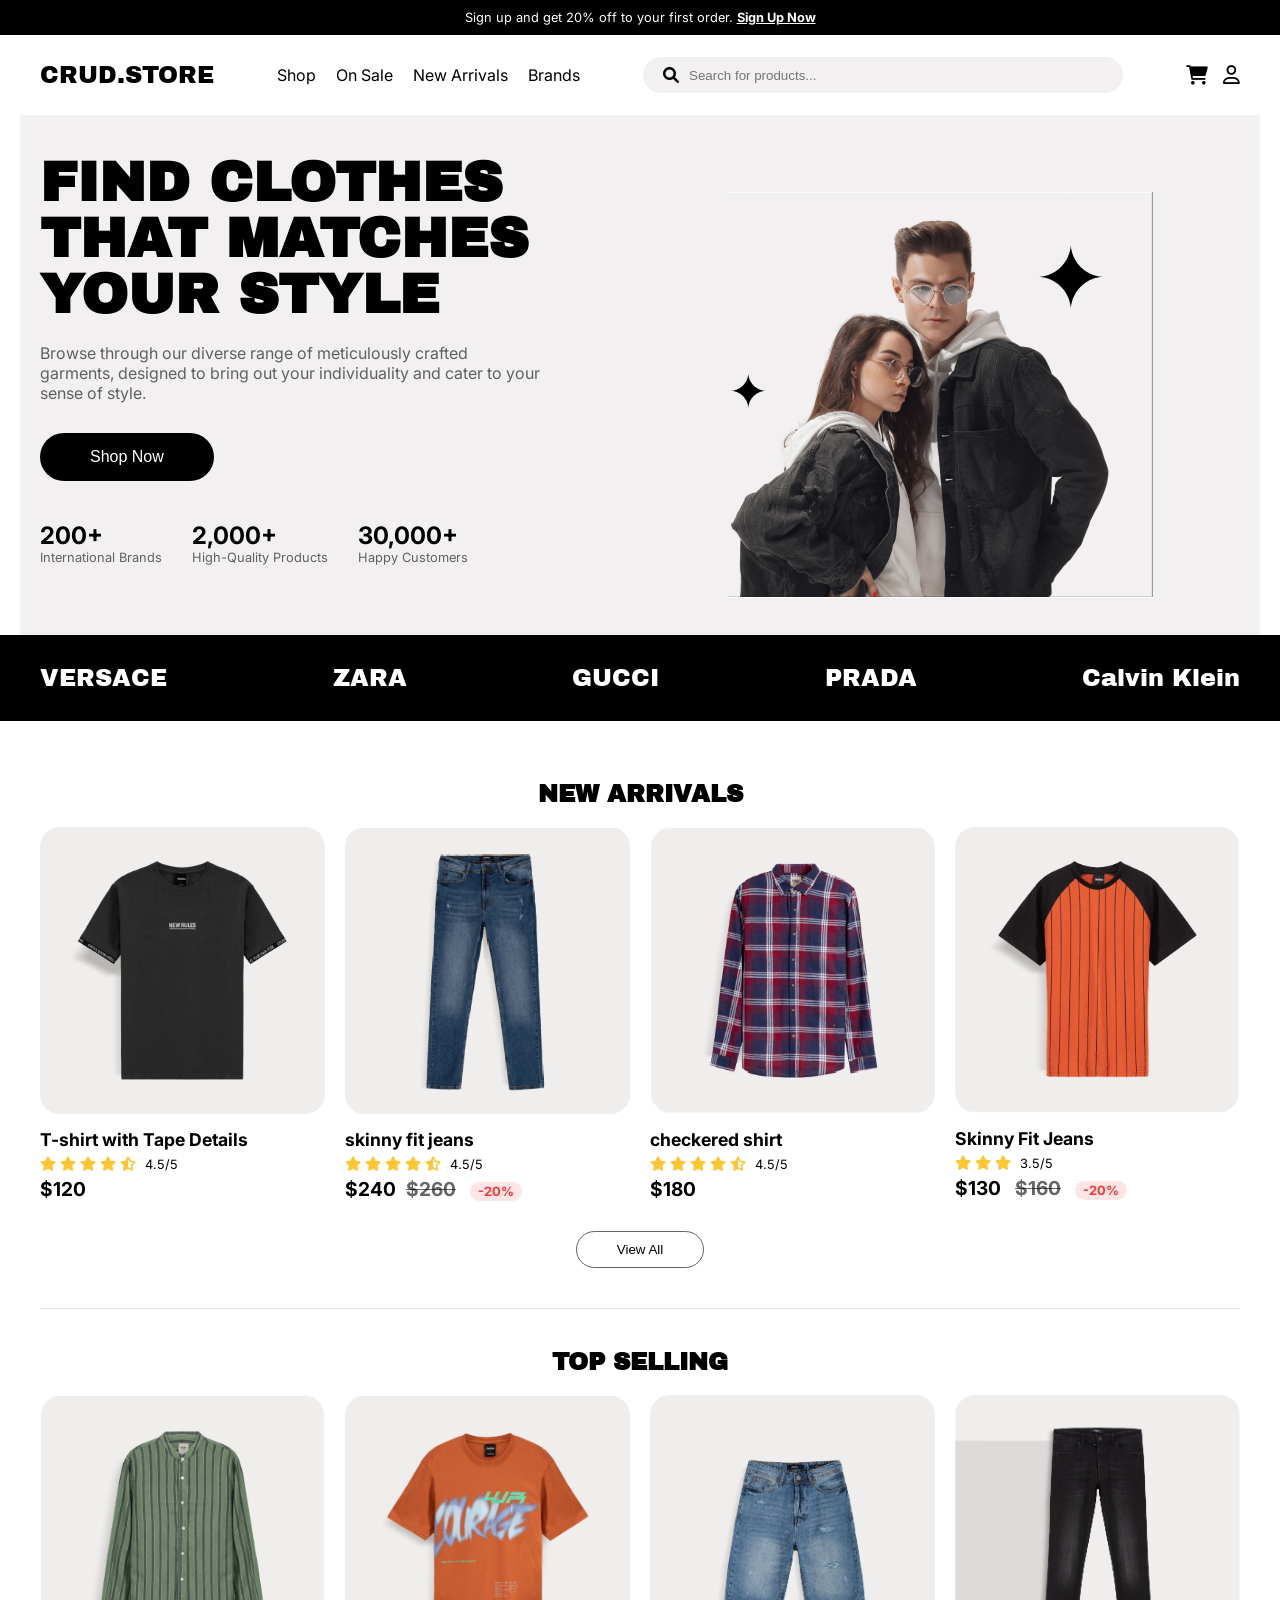
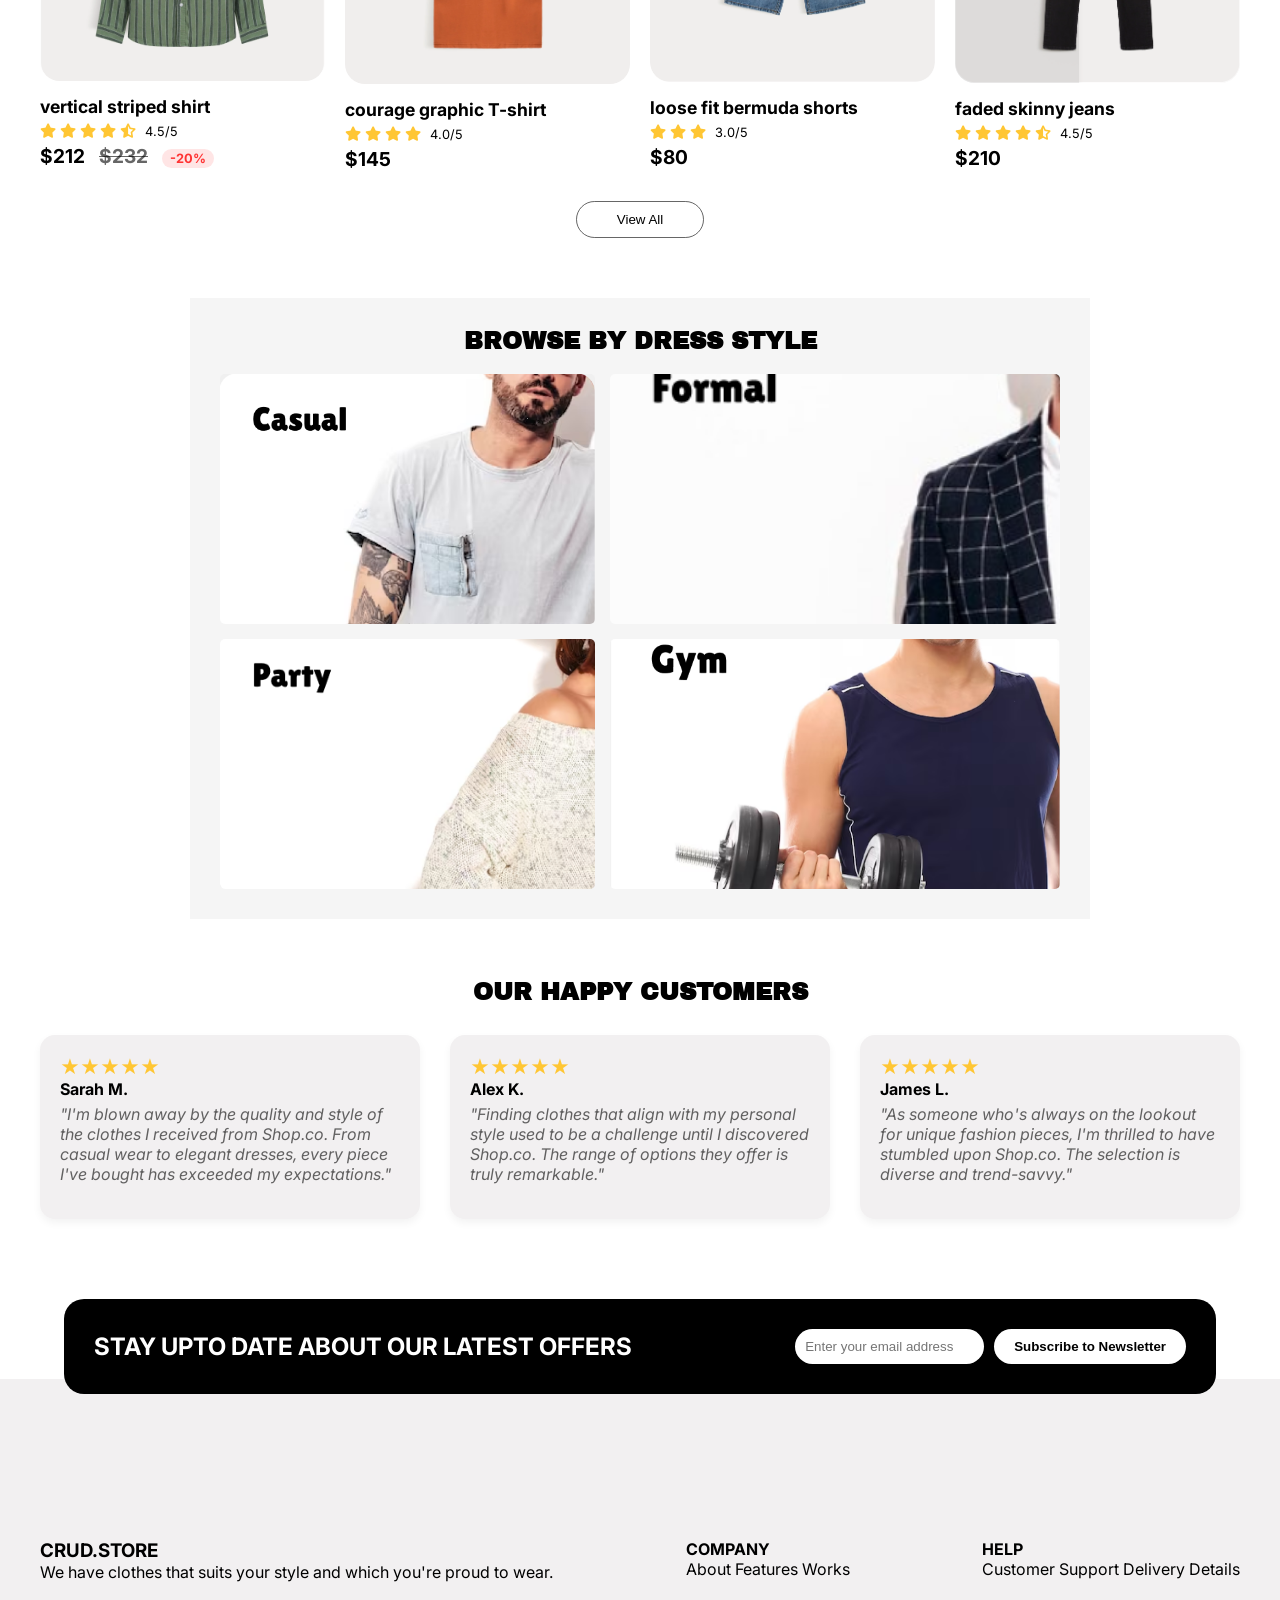
==== commit 2f83669e: "Add files via upload" ====
--- a/index.html
+++ b/index.html
@@ -11,31 +11,32 @@
     <link rel="stylesheet" href="https://cdnjs.cloudflare.com/ajax/libs/font-awesome/6.0.0/css/all.min.css">
 </head>
 <body>
-
-    <div class="top-bar">
-        <p>Sign up and get 20% off to your first order. <a href="#">Sign Up Now</a></p>
-    </div>
-
-    <nav class="navbar container">
-        <div class="logo">CRUD.STORE</div>
-        <ul class="nav-links">
-            <li><a href="#">Shop</a></li>
-            <li><a href="producdetail.html">On Sale</a></li>
-            <li><a href="#">New Arrivals</a></li>
-            <li><a href="#">Brands</a></li>
-        </ul>
-        <div class="search-bar">
-            <i class="fa-solid fa-magnifying-glass"></i>
-            <input type="text" placeholder="Search for products...">
+    <header>
+        <div class="top-bar">
+            <p>Sign up and get 20% off to your first order. <a href="#">Sign Up Now</a></p>
         </div>
-        <div class="nav-icons">
-            <i class="fa-solid fa-cart-shopping"></i>
-            <i class="fa-regular fa-user"></i>
-        </div>
-    </nav>
+    
+        <nav class="navbar container">
+            <div class="logo">CRUD.STORE</div>
+            <ul class="nav-links">
+                <li><a href="#">Shop</a></li>
+                <li><a href="producdetail.html">On Sale</a></li>
+                <li><a href="casual.html">New Arrivals</a></li>
+                <li><a href="cart.html">Brands</a></li>
+            </ul>
+            <div class="search-bar">
+                <i class="fa-solid fa-magnifying-glass"></i>
+                <input type="text" placeholder="Search for products...">
+            </div>
+            <div class="nav-icons">
+                <i class="fa-solid fa-cart-shopping"></i>
+                <i class="fa-regular fa-user"></i>
+            </div>
+        </nav>
+    </header>
 
     <main>
-        <header class="hero container">
+        <section class="hero container">
             <div class="hero-content">
                 <h1>FIND CLOTHES THAT MATCHES YOUR STYLE</h1>
                 <p>Browse through our diverse range of meticulously crafted garments, designed to bring out your individuality and cater to your sense of style.</p>
@@ -57,9 +58,9 @@
                 </div>
             </div>
             <div class="hero-image">
-                <img src="Sin título.png" alt="Fashion Models">
-            </div>
-        </header>
+                <img src="/imagenes/Sin título.png" alt="Fashion Models">
+            </div>
+        </section>
 
         <section class="brands-banner">
             <div class="container brands-grid">
@@ -76,7 +77,7 @@
             <div class="product-grid">
                 <article class="product-card">
                     <div class="card-image">
-                        <img src="Sin título2.png" alt="T-Shirt">
+                        <img src="/imagenes/Sin título2.png" alt="T-Shirt">
                     </div>
                     <div class="card-info">
                         <h3>T-shirt with Tape Details</h3>
@@ -94,7 +95,7 @@
 
                 <article class="product-card">
                     <div class="card-image">
-                        <img src="Sin título3.png" alt="T-Shirt">
+                        <img src="/imagenes/Sin título3.png" alt="T-Shirt">
                     </div>
                     <div class="card-info">
                         <h3>skinny fit jeans</h3>
@@ -112,7 +113,7 @@
 
                 <article class="product-card">
                     <div class="card-image">
-                        <img src="Sin título4.png" alt="T-Shirt">
+                        <img src="/imagenes/Sin título4.png" alt="T-Shirt">
                     </div>
                     <div class="card-info">
                         <h3>checkered shirt</h3>
@@ -130,7 +131,7 @@
                 
                 <article class="product-card">
                     <div class="card-image">
-                        <img src="Sin título5.png" alt="Jeans">
+                        <img src="/imagenes/Sin título5.png" alt="Jeans">
                     </div>
                     <div class="card-info">
                         <h3>Skinny Fit Jeans</h3>
@@ -156,7 +157,7 @@
             <div class="product-grid">
                 <article class="product-card">
                     <div class="card-image">
-                        <img src="vertical.png" alt="T-Shirt">
+                        <img src="/imagenes/vertical.png" alt="T-Shirt">
                     </div>
                     <div class="card-info">
                         <h3>vertical striped shirt</h3>
@@ -174,7 +175,7 @@
 
                 <article class="product-card">
                     <div class="card-image">
-                        <img src="naranja.png" alt="T-Shirt">
+                        <img src="/imagenes/naranja.png" alt="T-Shirt">
                     </div>
                     <div class="card-info">
                         <h3>courage graphic T-shirt</h3>
@@ -191,7 +192,7 @@
 
                 <article class="product-card">
                     <div class="card-image">
-                        <img src="mochos.png" alt="T-Shirt">
+                        <img src="/imagenes/mochos.png" alt="T-Shirt">
                     </div>
                     <div class="card-info">
                         <h3>loose fit bermuda shorts</h3>
@@ -207,7 +208,7 @@
                 
                 <article class="product-card">
                     <div class="card-image">
-                        <img src="pantalon.png" alt="Jeans">
+                        <img src="/imagenes/pantalon.png" alt="Jeans">
                     </div>
                     <div class="card-info">
                         <h3>faded skinny jeans</h3>
@@ -228,47 +229,47 @@
             </div>
         </section>
         <section class="browse-by-style">
-    <h2 class="section-title">BROWSE BY dress STYLE</h2>
+            <h2 class="section-title">BROWSE BY dress STYLE</h2>
     
-    <div class="style-grid">
-        <div class="style-card casual">
-            </div>
-        
-        <div class="style-card formal">
-        </div>
-        
-        <div class="style-card party">
-        </div>
-        
-        <div class="style-card gym">
-        </div>
-    </div>
-</section>
-        
+            <div class="style-grid">
+                <div class="style-card casual">
+                    </div>
+                
+                <div class="style-card formal">
+                </div>
+                
+                <div class="style-card party">
+                </div>
+                
+                <div class="style-card gym">
+                </div>
+            </div>
+        </section>
+        <section class="testimonials container">
+        <h2 class="section-title">OUR HAPPY CUSTOMERS</h2>
+        <div class="testimonial-grid">
+                <div class="testimonial-card">
+                    <div class="testimonial-rating">★★★★★</div>
+                    <div class="testimonial-author">Sarah M.</div>
+                    <p class="testimonial-text">"I'm blown away by the quality and style of the clothes I received from Shop.co. From casual wear to elegant dresses, every piece I've bought has exceeded my expectations."</p>
+                    
+                </div>
+                <div class="testimonial-card">
+                    <div class="testimonial-rating">★★★★★</div>
+                    <div class="testimonial-author">Alex K.</div>
+                    <p class="testimonial-text">"Finding clothes that align with my personal style used to be a challenge until I discovered Shop.co. The range of options they offer is truly remarkable."</p>
+                    
+                    
+                </div>
+                <div class="testimonial-card">
+                    <div class="testimonial-rating">★★★★★</div>
+                    <div class="testimonial-author">James L.</div>
+                    <p class="testimonial-text">"As someone who's always on the lookout for unique fashion pieces, I'm thrilled to have stumbled upon Shop.co. The selection is diverse and trend-savvy."</p>
+                </div>
+            </div>
+        </section>    
     </main>
-<section class="testimonials container">
-    <h2 class="section-title">OUR HAPPY CUSTOMERS</h2>
-    <div class="testimonial-grid">
-        <div class="testimonial-card">
-            <div class="testimonial-rating">★★★★★</div>
-            <div class="testimonial-author">Sarah M.</div>
-            <p class="testimonial-text">"I'm blown away by the quality and style of the clothes I received from Shop.co. From casual wear to elegant dresses, every piece I've bought has exceeded my expectations."</p>
-            
-        </div>
-        <div class="testimonial-card">
-            <div class="testimonial-rating">★★★★★</div>
-            <div class="testimonial-author">Alex K.</div>
-            <p class="testimonial-text">"Finding clothes that align with my personal style used to be a challenge until I discovered Shop.co. The range of options they offer is truly remarkable."</p>
-            
-            
-        </div>
-        <div class="testimonial-card">
-            <div class="testimonial-rating">★★★★★</div>
-            <div class="testimonial-author">James L.</div>
-            <p class="testimonial-text">"As someone who's always on the lookout for unique fashion pieces, I'm thrilled to have stumbled upon Shop.co. The selection is diverse and trend-savvy."</p>
-        </div>
-    </div>
-</section>
+    
 
     <footer class="footer">
         <div class="container">
--- a/style.css
+++ b/style.css
@@ -205,6 +205,13 @@
     border-radius: 20px;
     cursor: pointer;
 }
+.center-btnn {
+  display: flex;
+  justify-content: center;
+  align-items: center;
+  margin-top: 30px;
+}
+
 
 /* --- Footer (Simplificado) --- */
 .footer {
@@ -381,7 +388,7 @@
 .style-grid {
     display: grid;
     /* Crea 2 columnas de igual ancho (1fr) */
-    grid-template-columns: 1fr 1fr; 
+    grid-template-columns: 1fr 1.2fr; 
     /* Crea espacio entre las tarjetas */
     gap: 15px; 
 }
@@ -766,5 +773,285 @@
   height: 4px;
   background-color: #FFEB3B; /* Amarillo como en la imagen */
   border-radius: 2px;
-}
-
+}.product-tabs {
+  width: 100vw;
+  max-width: 100%;
+  margin: 0 auto;
+  box-sizing: border-box;
+  padding: 0 1rem;
+}
+
+.tab-header {
+  display: flex;
+  justify-content: space-around;
+  border-bottom: 2px solid #ccc;
+}
+
+.tab {
+  flex: 1;
+  text-align: center;
+  padding: 1rem;
+  font-weight: bold;
+  cursor: pointer;
+  border-bottom: 3px solid transparent;
+}
+
+.tab.active {
+  border-bottom-color: #f5c518; /* amarillo */
+}
+.detailed-reviews {
+  display: grid;
+  grid-template-columns: repeat(auto-fit, minmax(300px, 1fr));
+  gap: 30px;
+  margin-top: 40px;
+}
+.filters-column {
+  display: flex;
+  flex-direction: column;
+  gap: 30px;
+  margin-top: 30px;
+  max-width: 320px;
+}
+
+.filter-group {
+  background: var(--bg-light);
+  border: 1px solid #E5E7EB;
+  border-radius: 12px;
+  padding: 16px;
+}
+
+.filter-group h3 {
+  font-size: 1rem;
+  margin-bottom: 12px;
+}
+
+.filter-group ul {
+  list-style: none;
+  padding-left: 0;
+  display: grid;
+  gap: 8px;
+}
+
+.filter-group li {
+  display: flex;
+  align-items: center;
+  gap: 10px;
+  font-size: 0.95rem;
+  color: var(--primary-black);
+}
+
+.filter-group input[type="range"] {
+  width: 100%;
+  accent-color: var(--primary-black);
+  cursor: pointer;
+}
+
+.filter-group p {
+  margin-top: 8px;
+  color: var(--gray-text);
+  font-size: 0.9rem;
+}
+
+.color-swatches {
+  display: flex;
+  flex-wrap: wrap;
+  gap: 10px;
+}
+
+.swatch {
+  width: 24px;
+  height: 24px;
+  border-radius: 50%;
+  border: 1px solid #ccc;
+  cursor: pointer;
+  transition: transform 0.2s ease, box-shadow 0.2s ease;
+}
+
+.swatch:hover {
+  transform: scale(1.1);
+  box-shadow: 0 0 0 3px #eaeaea;
+}
+
+.swatch.selected {
+  box-shadow: 0 0 0 3px var(--primary-black);
+}
+
+.swatch.green { background: green; }
+.swatch.red { background: red; }
+.swatch.yellow { background: yellow; }
+.swatch.orange { background: orange; }
+.swatch.lightblue { background: #6FC3DF; }
+.swatch.blue { background: blue; }
+.swatch.purple { background: purple; }
+.swatch.pink { background: pink; }
+.swatch.white { background: white; }
+.swatch.black { background: black; }
+
+.apply-filter {
+  width: 100%;
+  padding: 14px 20px;
+  border-radius: 30px;
+  border: 2px solid #FFEB3B;
+  background: var(--primary-black);
+  color: var(--primary-white);
+  font-weight: 600;
+  cursor: pointer;
+  transition: transform 0.15s ease, box-shadow 0.2s ease;
+}
+
+.apply-filter:hover {
+  transform: translateY(-1px);
+  box-shadow: 0 6px 18px rgba(0,0,0,0.15);
+}
+.filters-column {
+  display: flex;
+  flex-direction: column;
+  gap: 30px;
+  margin-top: 30px;
+  max-width: 320px;
+
+  /* borde completo alrededor de la columna */
+  border: 1px solid #ddd;        /* color gris claro */
+  border-radius: 12px;           /* esquinas redondeadas */
+  padding: 20px;                 /* espacio interno */
+  background: var(--bg-light);   /* fondo consistente */
+}
+/* Carrito general */
+.cart {
+    padding: 2rem 1rem;
+    font-family: 'Inter', sans-serif;
+}
+
+.cart h2 {
+    font-size: 2rem;
+    margin-bottom: 1.5rem;
+    font-weight: 600;
+}
+
+/* Contenedor principal */
+.cart-content {
+    display: flex;
+    flex-wrap: wrap;
+    gap: 2rem;
+}
+
+/* Lista de productos */
+.cart-items {
+    flex: 2;
+    display: flex;
+    flex-direction: column;
+    gap: 1.5rem;
+}
+
+.cart-item {
+    display: flex;
+    gap: 1rem;
+    border-bottom: 1px solid #ddd;
+    padding-bottom: 1rem;
+}
+
+.cart-item img {
+    width: 100px;
+    height: auto;
+    object-fit: cover;
+    border-radius: 8px;
+}
+
+.item-details {
+    flex: 1;
+}
+
+.item-details h3 {
+    font-size: 1.2rem;
+    margin-bottom: 0.3rem;
+}
+
+.item-details p {
+    margin: 0.2rem 0;
+    color: #555;
+}
+
+.item-details .price {
+    font-weight: bold;
+    color: #222;
+}
+
+.item-details input[type="number"] {
+    width: 60px;
+    padding: 0.3rem;
+    margin-top: 0.5rem;
+}
+
+.item-details i.fa-trash {
+    color: #888;
+    cursor: pointer;
+    margin-left: 1rem;
+}
+
+/* Resumen de pedido */
+.order-summary {
+    flex: 1;
+    border: 1px solid #ddd;
+    padding: 1.5rem;
+    border-radius: 8px;
+    background-color: #f9f9f9;
+}
+
+.order-summary h3 {
+    font-size: 1.5rem;
+    margin-bottom: 1rem;
+}
+
+.order-summary p {
+    display: flex;
+    justify-content: space-between;
+    margin: 0.5rem 0;
+    font-size: 1rem;
+}
+
+.order-summary .total {
+    font-weight: bold;
+    font-size: 1.2rem;
+    margin-top: 1rem;
+}
+
+.order-summary input[type="text"] {
+    width: 100%;
+    padding: 0.5rem;
+    margin-top: 1rem;
+    margin-bottom: 0.5rem;
+    border: 1px solid #ccc;
+    border-radius: 4px;
+}
+
+.order-summary button {
+    width: 100%;
+    padding: 0.7rem;
+    background-color: #222;
+    color: white;
+    border: none;
+    border-radius: 4px;
+    cursor: pointer;
+    margin-top: 0.5rem;
+}
+
+.order-summary button:hover {
+    background-color: #444;
+}
+
+/* Responsive */
+@media (max-width: 768px) {
+    .cart-content {
+        flex-direction: column;
+    }
+
+    .cart-item {
+        flex-direction: column;
+        align-items: center;
+        text-align: center;
+    }
+
+    .item-details {
+        width: 100%;
+    }
+}
